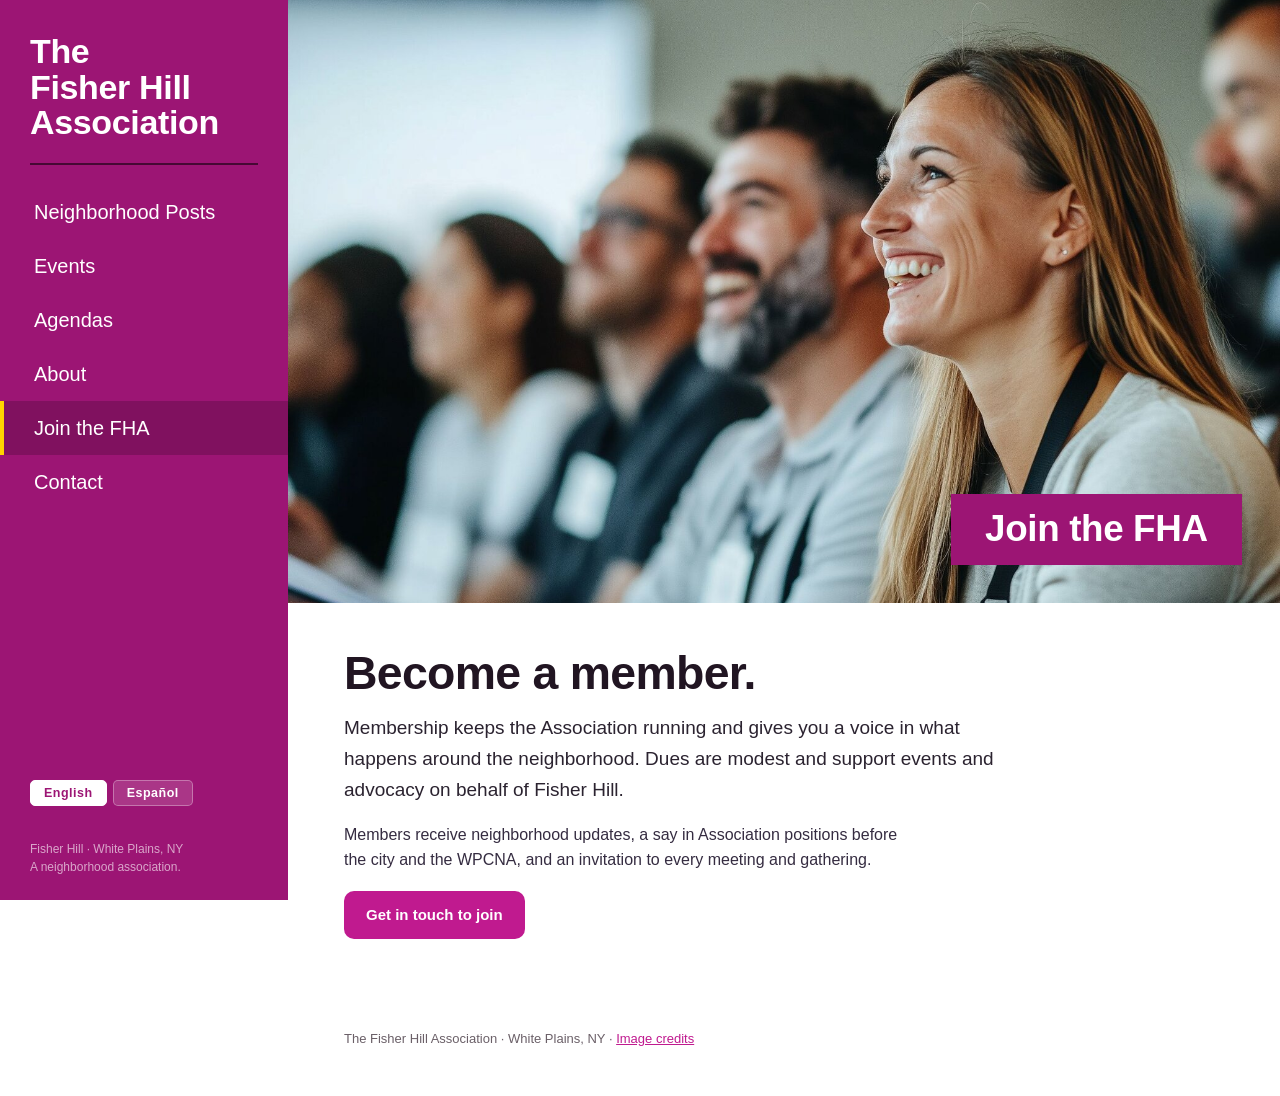
==== join.html @ 62868a9e "Publish Fisher Hill Association site" ====
<!DOCTYPE html>
<html lang="en">
<head>
<meta charset="utf-8">
<meta name="viewport" content="width=device-width, initial-scale=1">
<title>Join the FHA — The Fisher Hill Association</title>
<link rel="preconnect" href="https://fonts.googleapis.com">
<link rel="preconnect" href="https://fonts.gstatic.com" crossorigin>
<link href="https://fonts.googleapis.com/css2?family=Inter:wght@400;500;600;700&family=Inter+Tight:wght@600;700;800&display=swap" rel="stylesheet">
<link rel="stylesheet" href="styles.css">
</head>
<body>

<aside class="side">
  <a class="side-brand" href="index.html">The<br>Fisher&nbsp;Hill<br>Association</a>
  <div class="side-rule"></div>
  <nav class="side-nav" aria-label="Main">
    <a href="posts.html">Neighborhood Posts</a>
    <a href="events.html">Events</a>
    <a href="agendas.html">Agendas</a>
    <a href="about.html">About</a>
    <a href="join.html" class="active" aria-current="page">Join the FHA</a>
    <a href="contact.html">Contact</a>
  </nav>
  <div class="side-foot">Fisher Hill · White Plains, NY<br>A neighborhood association.</div>
</aside>

<main class="main">
  <div class="page-hero" style="background-image:url('assets/heroes/join.jpg?v=4')">
    <div class="page-hero-label">Join the FHA</div>
  </div>
  <div class="wrap">
    <section>
      <h1 class="title">Become a member.</h1>
      <p class="lede">Membership keeps the Association running and gives you a voice in what happens around the neighborhood. Dues are modest and support events and advocacy on behalf of Fisher Hill.</p>
      <p>Members receive neighborhood updates, a say in Association positions before the city and the WPCNA, and an invitation to every meeting and gathering.</p>
      <p style="margin-top:18px"><a class="btn" href="contact.html">Get in touch to join</a></p>
    </section>
    <div class="foot">The Fisher Hill Association · White Plains, NY · <a href="credits.html">Image credits</a></div>
  </div>
</main>

<script src="i18n.js"></script>
</body>
</html>
---- styles.css ----
/* The Fisher Hill Association — shared styles for all pages. */
:root{
  --brand:#c01a8f;        /* vivid magenta accent — links, buttons */
  --brand-deep:#9c1574;   /* deep magenta — sidebar, title blocks */
  --brand-press:#7a1059;
  --ink:#211522;
  --muted:#6b6068;
  --line:#ebe0e9;
  --soft:#fceaf6;
  --gold:#ffd400;          /* matches the map boundary */
  --cna:#d65f22;           /* WPCNA orange — non-Fisher-Hill items */
  --cna-press:#b34a1c;
  --cna-soft:#fdeee6;
}
*{ box-sizing:border-box; }
html,body{ margin:0; }
body{
  font-family:"Helvetica Neue",Helvetica,Arial,sans-serif; color:var(--ink); background:#fff;
  display:flex; min-height:100vh; -webkit-font-smoothing:antialiased;
}
a{ color:var(--brand); }

/* ── Sidebar ─────────────────────────────────────────────── */
.side{
  flex:0 0 288px; width:288px; background:var(--brand-deep); color:#fff;
  position:sticky; top:0; align-self:flex-start; height:100vh;
  display:flex; flex-direction:column; padding:34px 0 24px;
}
.side-brand{
  font-family:"Helvetica Neue",Helvetica,Arial,sans-serif; font-weight:800; font-size:34px; line-height:1.05;
  letter-spacing:-.01em; padding:0 30px 22px; margin:0; color:#fff; text-decoration:none;
}
.side-brand:hover{ opacity:.92; }
.side-rule{ height:2px; background:rgba(0,0,0,.55); margin:0 30px 10px; }
.side-nav{ display:flex; flex-direction:column; padding:10px 0; }
.side-nav a{
  color:#fff; text-decoration:none; font-size:20px; font-weight:500;
  padding:15px 30px; line-height:1.2; transition:background .12s;
  border-left:4px solid transparent;
}
.side-nav a:hover, .side-nav a:focus{ background:rgba(255,255,255,.10); }
.side-nav a.active{ background:rgba(0,0,0,.18); border-left-color:var(--gold); }
.side-foot{ margin-top:16px; padding:18px 30px 0; font-size:12px; color:rgba(255,255,255,.62); line-height:1.5; }

/* ── Content ─────────────────────────────────────────────── */
.main{ flex:1; min-width:0; }
.hero{ position:relative; height:67vh; min-height:340px; background:#0b0d10; }
.hero iframe{ width:100%; height:100%; border:0; display:block; }
.hero-chip{
  position:absolute; left:22px; bottom:18px; z-index:2; pointer-events:none;
  background:rgba(40,10,32,.72); color:#fff; backdrop-filter:blur(4px);
  font-size:13px; font-weight:600; padding:7px 13px; border-radius:999px;
}
.hero-chip b{ color:var(--gold); font-weight:700; }

/* Per-page hero image band — clean, full-bleed image (no overlay, no text) */
.page-hero{ position:relative; height:67vh; min-height:340px; background:#9c1574 50%/cover no-repeat; }
.page-hero-label{ position:absolute; right:clamp(18px,3vw,40px); bottom:clamp(18px,3vw,40px); z-index:2; background:var(--brand-deep); color:#fff;
  font-family:"Helvetica Neue",Helvetica,Arial,sans-serif; font-weight:800; letter-spacing:-.01em; line-height:1.05;
  font-size:clamp(1.4rem,3vw,2.3rem); padding:16px clamp(20px,3vw,34px); max-width:85%; }

.wrap{ max-width:920px; padding:0 clamp(22px,5vw,56px); }
section{ padding:46px 0; border-bottom:1px solid var(--line); }
section:last-of-type{ border-bottom:0; }
.kicker{ color:var(--brand); font-weight:700; letter-spacing:.12em; text-transform:uppercase; font-size:12px; margin:0 0 10px; }
h1.title{ font-family:"Helvetica Neue",Helvetica,Arial,sans-serif; font-weight:800; font-size:clamp(2rem,4vw,2.9rem); line-height:1.05; letter-spacing:-.015em; margin:0 0 14px; }
h2{ font-family:"Helvetica Neue",Helvetica,Arial,sans-serif; font-weight:700; font-size:clamp(1.5rem,3vw,2rem); line-height:1.12; margin:0 0 14px; letter-spacing:-.01em; }
h3{ font-family:"Helvetica Neue",Helvetica,Arial,sans-serif; }
p.lede{ font-size:clamp(16px,1.8vw,19px); line-height:1.65; color:#2b2330; margin:0 0 16px; max-width:65ch; }
p{ line-height:1.6; color:#352c41; max-width:65ch; }

.btn{
  display:inline-block; background:var(--brand); color:#fff; text-decoration:none;
  font-weight:600; font-size:15px; padding:12px 22px; border-radius:10px; transition:background .12s;
}
.btn:hover{ background:var(--brand-press); }
.btn.ghost{ background:transparent; color:var(--brand); border:1.5px solid var(--brand); }
.btn.ghost:hover{ background:var(--soft); }

.cards{ display:grid; grid-template-columns:repeat(auto-fit,minmax(200px,1fr)); gap:14px; margin-top:6px; }
.card{ border:1px solid var(--line); border-left:4px solid var(--brand); border-radius:10px; padding:18px 20px; background:#fff; text-decoration:none; color:inherit; display:block; transition:box-shadow .12s, transform .12s; }
.card:hover{ box-shadow:0 8px 24px rgba(156,21,116,.18); transform:translateY(-1px); }
.card h3{ margin:0 0 5px; font-size:17px; }
.card p{ margin:0; font-size:14px; color:var(--muted); }

.placeholder{ border:1px dashed var(--line); border-radius:10px; padding:22px 24px; background:var(--soft); color:var(--muted); font-size:15px; }

.officers{ list-style:none; margin:14px 0 0; padding:0; display:grid; gap:8px; }
.officers li{ font-size:16px; }
.officers strong{ font-weight:600; }

/* Agenda mentions feed (live from fisher-hill-mentions.json) */
.mins{ list-style:none; margin:14px 0 0; padding:0; display:grid; gap:14px; }
.mins li{ border:1px solid var(--line); border-left:4px solid var(--brand); border-radius:10px; background:#fff; padding:16px 20px; }
.min-date{ display:block; font-size:12px; font-weight:700; letter-spacing:.08em; text-transform:uppercase; color:var(--brand); }
.mins p{ margin:6px 0 8px; font-size:15px; }
.mins a{ font-weight:600; font-size:13.5px; text-decoration:none; }
.mins a:hover{ text-decoration:underline; }

.foot{ padding:30px 0 50px; color:var(--muted); font-size:13px; }

/* ── Events / Posts feed (CNA-style cards) ───────────────── */
.feed-head{ display:flex; align-items:baseline; justify-content:space-between; gap:16px; flex-wrap:wrap; margin:0 0 18px; }
.feed-head h2{ margin:0; }
.feed-seeall{ font-weight:700; font-size:14px; color:var(--brand); text-decoration:none; white-space:nowrap; }
.feed-seeall:hover{ text-decoration:underline; }
.feed-note{ font-size:13.5px; color:var(--muted); margin:0 0 18px; }
.feed-grid{ display:grid; grid-template-columns:repeat(auto-fill,minmax(300px,1fr)); gap:20px; }
.feed-card{ display:flex; flex-direction:column; background:#fff; border:1px solid var(--line); transition:border-color .15s, transform .15s; }
.feed-card:hover{ border-color:var(--cna); transform:translateY(-2px); }
.feed-card-fh{ border-left:4px solid var(--brand); }
.feed-card-fh:hover{ border-color:var(--brand); }
.feed-body{ display:flex; flex-direction:column; flex:1; padding:20px 22px; }
.feed-top{ display:flex; align-items:center; flex-wrap:wrap; gap:8px; margin-bottom:12px; }
.feed-tag{ display:inline-block; padding:3px 9px; border:1px solid color-mix(in srgb, var(--cna) 20%, var(--line)); background:var(--cna-soft); color:var(--cna); font-size:11px; font-weight:800; letter-spacing:.07em; text-transform:uppercase; }
.feed-card-fh .feed-tag{ border-color:color-mix(in srgb, var(--brand) 18%, var(--line)); background:var(--soft); color:var(--brand); }
.feed-tag-fh, .feed-card-fh .feed-tag-fh{ background:var(--brand); color:#fff; border-color:var(--brand); }
.feed-title{ margin:0 0 6px; font-family:"Helvetica Neue",Helvetica,Arial,sans-serif; font-weight:800; line-height:1.22; font-size:clamp(1.15rem,1.8vw,1.4rem); letter-spacing:-.01em; }
.feed-date{ margin:0 0 6px; font-size:13.5px; font-weight:600; color:#4a4450; }
.feed-meta{ display:flex; flex-wrap:wrap; gap:2px 16px; font-size:13px; color:var(--muted); margin-bottom:10px; }
.feed-summary{ margin:0 0 16px; color:#3a333f; font-size:14.5px; line-height:1.5; flex:1; }
.feed-actions{ display:flex; align-items:center; gap:12px; margin-top:auto; }
.feed-btn{ display:inline-block; background:var(--cna); color:#fff; text-decoration:none; font-weight:800; font-size:12px; letter-spacing:.07em; text-transform:uppercase; padding:9px 15px; }
.feed-btn:hover{ background:var(--cna-press); }
.feed-card-fh .feed-btn{ background:var(--brand); }
.feed-card-fh .feed-btn:hover{ background:var(--brand-press); }
.feed-source{ font-size:12.5px; color:var(--muted); font-style:italic; }
.feed-empty{ color:var(--muted); }
.home-feed{ background:var(--soft); border-top:1px solid var(--line); border-bottom:1px solid var(--line); }
.home-feed .wrap{ padding-top:46px; padding-bottom:46px; }

/* About hero: full-width vintage postcard at natural height */
.about-hero-img{ display:block; width:100%; height:auto; }

/* Agenda document boxes (purple bottom bar) */
.agenda-grid{ display:grid; grid-template-columns:repeat(auto-fill,minmax(155px,1fr)); gap:16px; margin-top:6px; }
.agenda-box{ display:flex; flex-direction:column; justify-content:space-between; min-height:140px; background:#fff; border:1.5px solid #4a3f8f; text-decoration:none; color:var(--ink); transition:transform .12s, box-shadow .12s; }
.agenda-box:hover{ transform:translateY(-2px); box-shadow:0 7px 18px rgba(74,63,143,.22); }
.agenda-box-title{ padding:14px 14px 10px; font-family:"Helvetica Neue",Helvetica,Arial,sans-serif; font-weight:800; font-size:15px; line-height:1.25; }
.agenda-box-bar{ height:14px; background:#564b9c; }

/* Language toggle (sidebar) */
.lang-toggle{ display:flex; gap:6px; margin:auto 30px 0; }
.lang-btn{ padding:5px 13px; font:inherit; font-size:12.5px; font-weight:800; letter-spacing:.04em; color:#fff; background:rgba(255,255,255,.14); border:1px solid rgba(255,255,255,.32); border-radius:5px; cursor:pointer; }
.lang-btn:hover{ background:rgba(255,255,255,.26); }
.lang-btn.active{ background:#fff; color:var(--brand-deep); border-color:#fff; }

/* Contact form */
.cform{ max-width:560px; display:grid; gap:16px; margin-top:6px; }
.cform label{ display:block; font-size:13px; font-weight:700; color:var(--ink); margin-bottom:6px; }
.cform input, .cform textarea{ width:100%; padding:11px 13px; border:1px solid var(--line); background:#fff; font:inherit; font-size:15px; color:var(--ink); border-radius:6px; }
.cform input:focus, .cform textarea:focus{ outline:2px solid var(--brand); outline-offset:1px; border-color:var(--brand); }
.cform textarea{ min-height:130px; resize:vertical; }
.cform .btn{ justify-self:start; border:0; cursor:pointer; background:var(--brand); color:#fff; }
.cform .btn:hover{ background:var(--brand-press); }
.cform-note{ font-size:13px; color:var(--muted); margin:0; }
.cform-status{ font-size:14.5px; font-weight:700; color:var(--brand); margin:0; }

/* ── Responsive: sidebar collapses to a top bar ──────────── */
@media (max-width:820px){
  body{ flex-direction:column; }
  .side{ flex-basis:auto; width:100%; height:auto; position:static; padding:22px 0 10px; }
  .side-brand{ font-size:27px; padding:0 22px 14px; }
  .side-rule{ margin:0 22px 6px; }
  .side-nav{ flex-direction:row; flex-wrap:wrap; padding:6px 12px; gap:2px; }
  .side-nav a{ font-size:16px; padding:9px 14px; border-left:0; border-radius:8px; }
  .side-nav a.active{ border-left:0; background:rgba(0,0,0,.22); }
  .side-foot{ display:none; }
  .hero{ height:58vh; min-height:260px; }
  .page-hero{ height:58vh; min-height:260px; }
  .lang-toggle{ margin:6px 22px 4px; }
}
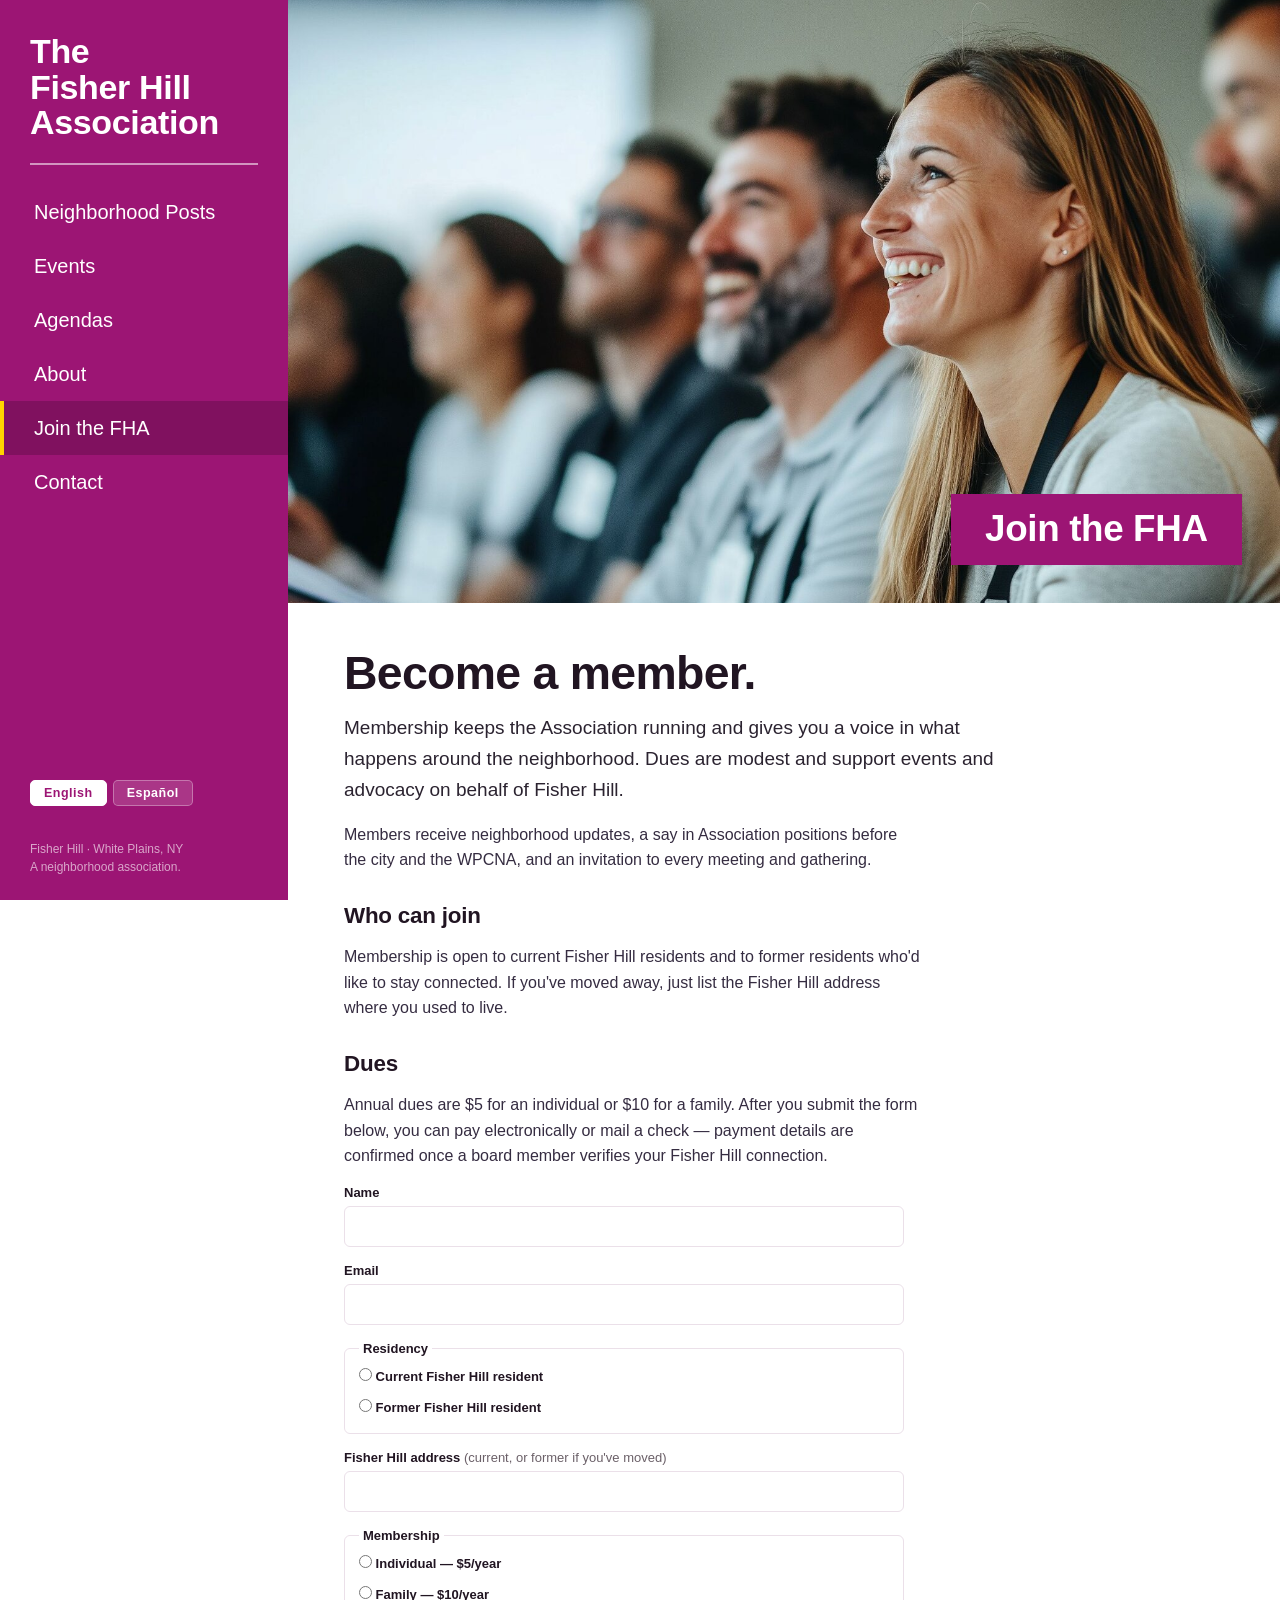
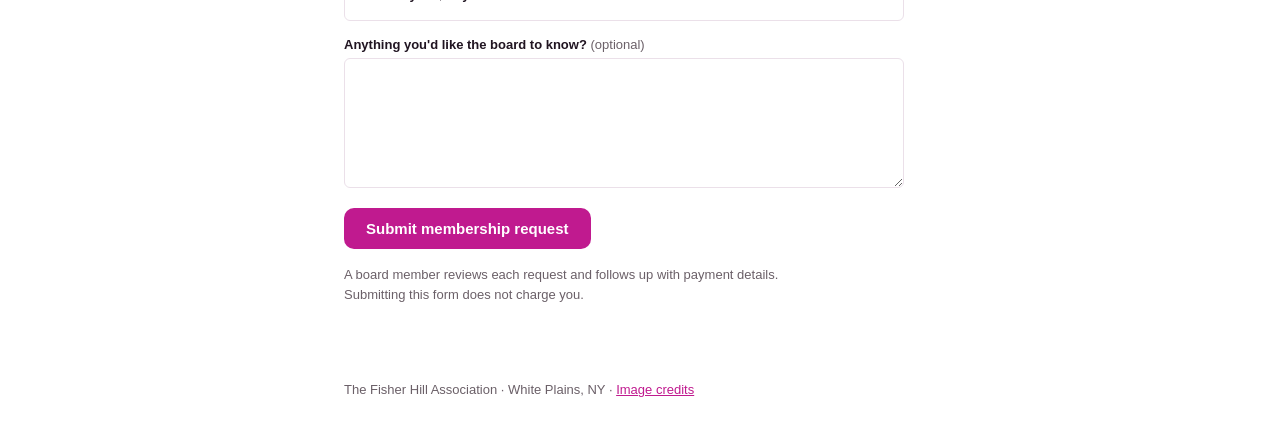
==== commit 3acfbe73: "Contact + Join: CNA-style forms, membership criteria/dues, EN/ES strings (backend stubbed pending FH" ====
--- a/join.html
+++ b/join.html
@@ -34,12 +34,68 @@
       <h1 class="title">Become a member.</h1>
       <p class="lede">Membership keeps the Association running and gives you a voice in what happens around the neighborhood. Dues are modest and support events and advocacy on behalf of Fisher Hill.</p>
       <p>Members receive neighborhood updates, a say in Association positions before the city and the WPCNA, and an invitation to every meeting and gathering.</p>
-      <p style="margin-top:18px"><a class="btn" href="contact.html">Get in touch to join</a></p>
+
+      <h2 class="subhead">Who can join</h2>
+      <p>Membership is open to current Fisher Hill residents and to former residents who'd like to stay connected. If you've moved away, just list the Fisher Hill address where you used to live.</p>
+
+      <h2 class="subhead">Dues</h2>
+      <p>Annual dues are $5 for an individual or $10 for a family. After you submit the form below, you can pay electronically or mail a check — payment details are confirmed once a board member verifies your Fisher Hill connection.</p>
+
+      <!-- TODO (backend, blocked on Michael): on submit, email the FHA shared inbox
+           (fisherhill.info@gmail.com) for human review of residency; on approval, send
+           the Venmo link (tied to the FHA Chase account) or the mailing address for a
+           check. No AI auto-approval here — a board member confirms membership. Until
+           wired, the form shows a local confirmation only and does not send or collect payment. -->
+      <form class="cform" id="join-form" novalidate>
+        <div>
+          <label for="jf-name">Name</label>
+          <input id="jf-name" name="name" type="text" autocomplete="name" required>
+        </div>
+        <div>
+          <label for="jf-email">Email</label>
+          <input id="jf-email" name="email" type="email" autocomplete="email" required>
+        </div>
+        <fieldset class="cform-group">
+          <legend>Residency</legend>
+          <label class="cform-radio"><input type="radio" name="residency" value="current" required> Current Fisher Hill resident</label>
+          <label class="cform-radio"><input type="radio" name="residency" value="former"> Former Fisher Hill resident</label>
+        </fieldset>
+        <div>
+          <label for="jf-address">Fisher Hill address <span class="cform-opt">(current, or former if you've moved)</span></label>
+          <input id="jf-address" name="address" type="text" autocomplete="street-address" required>
+        </div>
+        <fieldset class="cform-group">
+          <legend>Membership</legend>
+          <label class="cform-radio"><input type="radio" name="membership" value="individual" required> Individual — $5/year</label>
+          <label class="cform-radio"><input type="radio" name="membership" value="family"> Family — $10/year</label>
+        </fieldset>
+        <div>
+          <label for="jf-note">Anything you'd like the board to know? <span class="cform-opt">(optional)</span></label>
+          <textarea id="jf-note" name="note"></textarea>
+        </div>
+        <button class="btn" type="submit">Submit membership request</button>
+        <p class="cform-status" id="jf-status" role="status" hidden></p>
+        <p class="cform-note">A board member reviews each request and follows up with payment details. Submitting this form does not charge you.</p>
+      </form>
     </section>
     <div class="foot">The Fisher Hill Association · White Plains, NY · <a href="credits.html">Image credits</a></div>
   </div>
 </main>
 
+<script>
+(function(){
+  var f=document.getElementById('join-form');
+  if(!f) return;
+  f.addEventListener('submit',function(e){
+    e.preventDefault();
+    if(!f.checkValidity()){ f.reportValidity(); return; }
+    var s=document.getElementById('jf-status');
+    s.hidden=false;
+    s.textContent='Thanks — your membership request has been received. A board member will verify your Fisher Hill connection and follow up with payment details.';
+    f.reset();
+  });
+})();
+</script>
 <script src="i18n.js"></script>
 </body>
 </html>
--- a/styles.css
+++ b/styles.css
@@ -31,7 +31,7 @@
   letter-spacing:-.01em; padding:0 30px 22px; margin:0; color:#fff; text-decoration:none;
 }
 .side-brand:hover{ opacity:.92; }
-.side-rule{ height:2px; background:rgba(0,0,0,.55); margin:0 30px 10px; }
+.side-rule{ height:2px; background:rgba(255,255,255,.55); margin:0 30px 10px; }
 .side-nav{ display:flex; flex-direction:column; padding:10px 0; }
 .side-nav a{
   color:#fff; text-decoration:none; font-size:20px; font-weight:500;
@@ -155,6 +155,12 @@
 .cform .btn:hover{ background:var(--brand-press); }
 .cform-note{ font-size:13px; color:var(--muted); margin:0; }
 .cform-status{ font-size:14.5px; font-weight:700; color:var(--brand); margin:0; }
+.cform-opt{ font-weight:400; color:var(--muted); }
+.cform-group{ border:1px solid var(--line); border-radius:6px; padding:12px 14px; margin:0; display:grid; gap:9px; }
+.cform-group legend{ font-size:13px; font-weight:700; color:var(--ink); padding:0 4px; }
+.cform-radio{ display:flex; align-items:center; gap:9px; font-size:15px; font-weight:400; margin:0; cursor:pointer; }
+.cform-radio input{ width:auto; margin:0; accent-color:var(--brand); }
+.subhead{ font-family:"Helvetica Neue",Helvetica,Arial,sans-serif; font-weight:800; font-size:clamp(1.15rem,2vw,1.4rem); letter-spacing:-.01em; margin:30px 0 8px; }
 
 /* ── Responsive: sidebar collapses to a top bar ──────────── */
 @media (max-width:820px){
